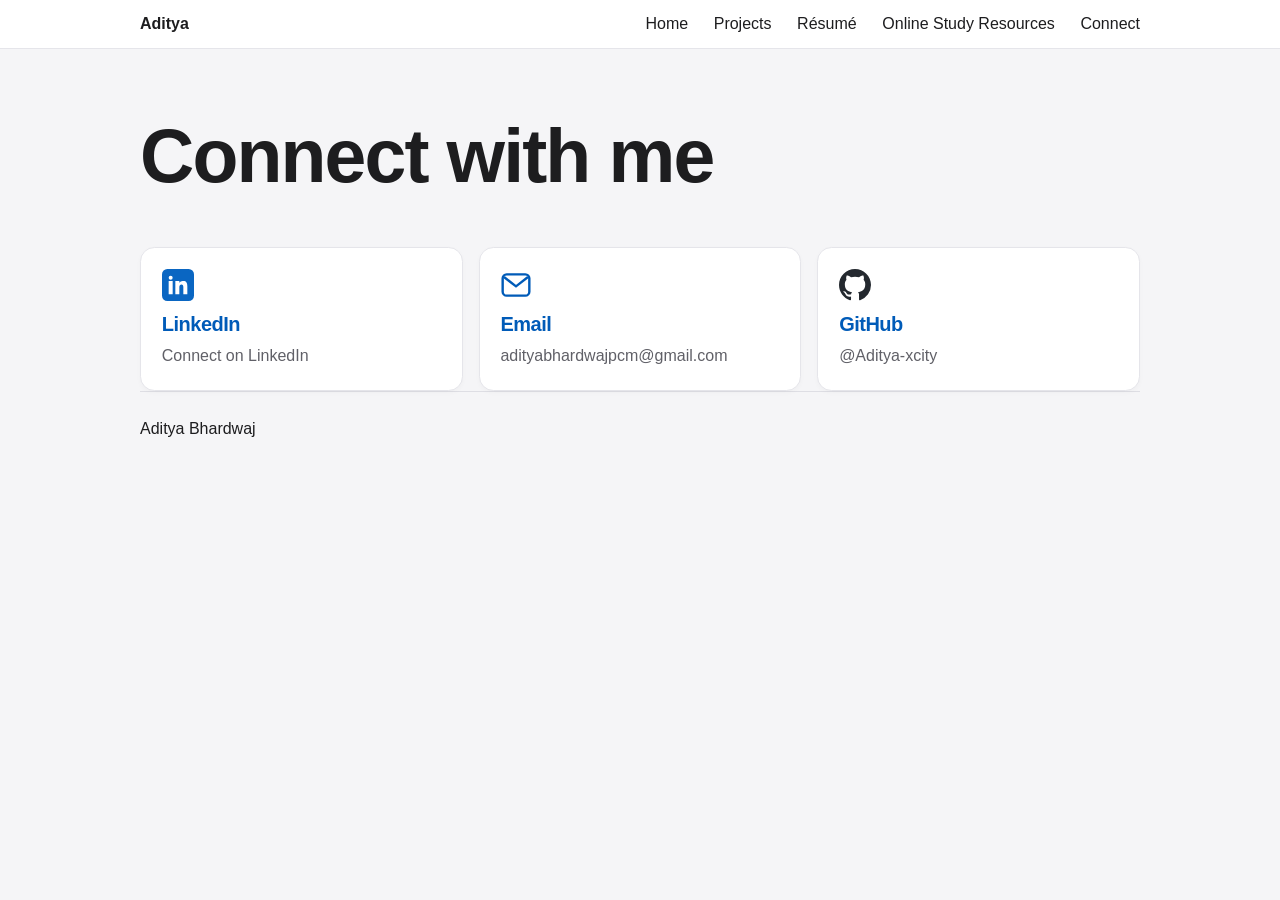
==== connect.html @ 7f4799ec "Add Connect page with LinkedIn, email, and GitHub" ====
<!doctype html>
<html lang="en"><head><meta charset="utf-8"><meta name="viewport" content="width=device-width, initial-scale=1">
<title>Connect · Aditya Bhardwaj</title><meta name="description" content="Connect with Aditya Bhardwaj on LinkedIn, by email, or on GitHub.">
<meta property="og:type" content="website"><meta property="og:title" content="Connect · Aditya Bhardwaj"><meta property="og:description" content="Connect with Aditya Bhardwaj on LinkedIn, by email, or on GitHub.">
<link rel="icon" href="[data-uri]"><style>:root { color-scheme: light; font-family: -apple-system, BlinkMacSystemFont, "Segoe UI", sans-serif; color: #1d1d1f; background: #f5f5f7; line-height: 1.6; }
* { box-sizing: border-box; }
body { margin: 0; }
header { position: sticky; top: 0; z-index: 2; background: #fff; border-bottom: 1px solid #e5e5ea; }
nav, main, footer { width: min(100% - 2rem, 1000px); margin-inline: auto; }
nav { display: flex; flex-wrap: wrap; align-items: center; column-gap: clamp(.7rem, 3vw, 1.6rem); padding-block: .45rem; }
nav a { color: #1d1d1f; text-decoration: none; padding-block: .25rem; }
nav a:hover { text-decoration: underline; }
.brand { font-weight: 750; margin-right: auto; }
a { color: #005bb8; text-underline-offset: .18em; }
:focus-visible { outline: 3px solid #005bb8; outline-offset: 3px; border-radius: 3px; }
section { margin-block: 3.5rem; scroll-margin-top: 7rem; }
.hero { margin-block: 4rem 3rem; max-width: 680px; }
h1, h2, h3 { line-height: 1.15; margin: 0 0 .65rem; letter-spacing: -.025em; }
h1 { font-size: clamp(2.6rem, 7vw, 4.7rem); }
h2 { font-size: clamp(1.55rem, 4vw, 2rem); }
h3 { font-size: 1.2rem; }
p { margin: 0 0 .85rem; }
p:last-child { margin-bottom: 0; }
.intro { font-size: clamp(1.2rem, 3vw, 1.55rem); }
.muted, .eyebrow, figcaption { color: #606067; }
.eyebrow { font-size: .8rem; font-weight: 650; letter-spacing: .035em; }
.grid { display: grid; grid-template-columns: repeat(auto-fit, minmax(min(100%, 17rem), 1fr)); gap: 1rem; }
.card { padding: 1.3rem; background: #fff; border: 1px solid #e5e5ea; border-radius: .9rem; box-shadow: 0 2px 5px #1d1d1f07; }
.grid .card { display: flex; flex-direction: column; align-items: flex-start; }
.grid .actions { margin-top: auto; }
.actions, .filters { display: flex; flex-wrap: wrap; gap: .35rem 1rem; }
.filters { margin: 1rem 0; gap: .5rem; }
button { font: inherit; color: inherit; background: white; border: 1px solid #888891; border-radius: 1.2rem; padding: .28rem .8rem; cursor: pointer; }
button[aria-pressed=true] { background: #005bb8; border-color: #005bb8; color: white; }
[hidden] { display: none !important; }
.subhead, .detail h2:not(:first-child) { margin-top: 1.4rem; }
.detail { max-width: 720px; }
.back { margin-top: 1.5rem; }
.back + .hero { margin-top: 1.6rem; }
figure { margin: 1.5rem 0; }
img { display: block; max-width: min(100%, 270px); height: auto; border-radius: .65rem; }
footer { border-top: 1px solid #dedee4; padding-block: 1.5rem; }
.sr, .skip:not(:focus) { position: absolute; width: 1px; height: 1px; clip-path: inset(50%); overflow: hidden; white-space: nowrap; }
.skip:focus { position: fixed; top: .4rem; left: .4rem; z-index: 3; padding: .55rem; background: white; }
@media (max-width: 430px) { .brand { width: 100%; } .hero { margin-top: 2.5rem; } }
@media (prefers-reduced-motion: reduce) { *, *::before, *::after { scroll-behavior: auto !important; } }
.download { display:inline-block; background:#005bb8; color:white; padding:.5rem .9rem; border-radius:.5rem; }
.contact-card { display:flex; flex-direction:column; gap:.45rem; text-decoration:none; } .contact-card:hover h2 { text-decoration:underline; } .contact-card h2 { font-size:1.25rem; margin:0; } .contact-card span { overflow-wrap:anywhere; } .contact-card svg { width:32px; height:32px; margin-bottom:.3rem; }
</style></head>
<body><a class="skip" href="#main">Skip to content</a>
<header><nav aria-label="Main navigation"><a class="brand" href="/">Aditya</a><a href="/">Home</a><a href="/projects.html">Projects</a><a href="/#resume">Résumé</a><a href="https://aditya-xcity.github.io/portfolio-resource-hub/">Online Study Resources</a><a href="/connect.html" aria-current="page">Connect</a></nav></header>
<main id="main"><section class="hero"><h1>Connect with me</h1></section><div class="grid"><a class="card contact-card" href="https://www.linkedin.com/in/aditya-bhardwaj-ios/"><svg aria-hidden="true" viewBox="0 0 24 24"><rect width="24" height="24" rx="4" fill="#0a66c2"/><path fill="#fff" d="M5 9h3v10H5zm1.5-4a1.5 1.5 0 1 0 0 3 1.5 1.5 0 0 0 0-3zM10 9h3v1.3A3 3 0 0 1 16 9c2.3 0 3 1.5 3 4v6h-3v-5.4c0-1.3-.4-2-1.4-2s-1.6.7-1.6 2V19h-3z"/></svg><h2>LinkedIn</h2><span class="muted">Connect on LinkedIn</span></a><a class="card contact-card" href="mailto:adityabhardwajpcm@gmail.com"><svg aria-hidden="true" viewBox="0 0 24 24" fill="none" stroke="#005bb8" stroke-width="1.8"><rect x="2" y="4" width="20" height="16" rx="3"/><path d="m3 6 9 7 9-7"/></svg><h2>Email</h2><span class="muted">adityabhardwajpcm@gmail.com</span></a><a class="card contact-card" href="https://github.com/Aditya-xcity"><svg aria-hidden="true" viewBox="0 0 24 24" fill="#24292f"><path d="M12 0C5.37 0 0 5.37 0 12c0 5.3 3.44 9.8 8.21 11.39.6.11.82-.26.82-.58v-2.23c-3.34.73-4.04-1.42-4.04-1.42-.55-1.39-1.33-1.76-1.33-1.76-1.09-.74.08-.73.08-.73 1.21.09 1.84 1.24 1.84 1.24 1.07 1.83 2.81 1.3 3.5.99.11-.78.42-1.3.76-1.6-2.67-.3-5.47-1.33-5.47-5.93 0-1.31.47-2.38 1.24-3.22-.12-.3-.54-1.52.12-3.17 0 0 1.01-.32 3.3 1.23a11.5 11.5 0 0 1 6 0c2.29-1.55 3.3-1.23 3.3-1.23.66 1.65.24 2.87.12 3.17.77.84 1.24 1.91 1.24 3.22 0 4.61-2.81 5.62-5.49 5.92.43.38.82 1.1.82 2.22v3.29c0 .32.21.7.83.58A12 12 0 0 0 24 12C24 5.37 18.63 0 12 0z"/></svg><h2>GitHub</h2><span class="muted">@Aditya-xcity</span></a></div></main><footer>Aditya Bhardwaj</footer></body></html>
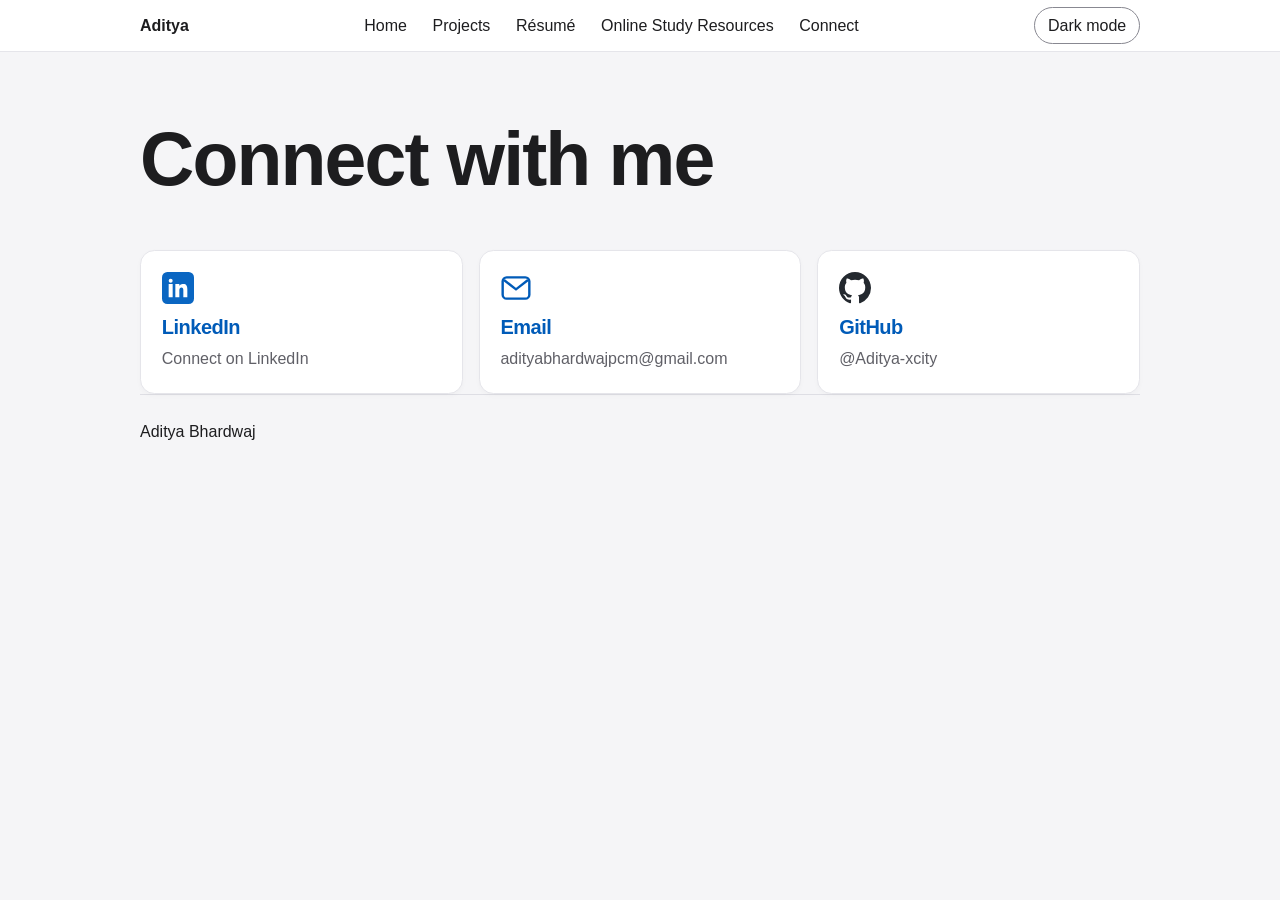
==== commit 6a5e12d5: "Implement theme toggle and dark mode styles Added theme toggle functionality and improved dark mode " ====
--- a/connect.html
+++ b/connect.html
@@ -2,7 +2,13 @@
 <html lang="en"><head><meta charset="utf-8"><meta name="viewport" content="width=device-width, initial-scale=1">
 <title>Connect · Aditya Bhardwaj</title><meta name="description" content="Connect with Aditya Bhardwaj on LinkedIn, by email, or on GitHub.">
 <meta property="og:type" content="website"><meta property="og:title" content="Connect · Aditya Bhardwaj"><meta property="og:description" content="Connect with Aditya Bhardwaj on LinkedIn, by email, or on GitHub.">
-<link rel="icon" href="[data-uri]"><style>:root { color-scheme: light; font-family: -apple-system, BlinkMacSystemFont, "Segoe UI", sans-serif; color: #1d1d1f; background: #f5f5f7; line-height: 1.6; }
+<link rel="icon" href="[data-uri]"><script>
+try {
+  if (localStorage.getItem('portfolio-theme') === 'dark') {
+    document.documentElement.dataset.theme = 'dark';
+  }
+} catch {}
+</script><style>:root { color-scheme: light; font-family: -apple-system, BlinkMacSystemFont, "Segoe UI", sans-serif; color: #1d1d1f; background: #f5f5f7; line-height: 1.6; }
 * { box-sizing: border-box; }
 body { margin: 0; }
 header { position: sticky; top: 0; z-index: 2; background: #fff; border-bottom: 1px solid #e5e5ea; }
@@ -46,7 +52,37 @@
 @media (prefers-reduced-motion: reduce) { *, *::before, *::after { scroll-behavior: auto !important; } }
 .download { display:inline-block; background:#005bb8; color:white; padding:.5rem .9rem; border-radius:.5rem; }
 .contact-card { display:flex; flex-direction:column; gap:.45rem; text-decoration:none; } .contact-card:hover h2 { text-decoration:underline; } .contact-card h2 { font-size:1.25rem; margin:0; } .contact-card span { overflow-wrap:anywhere; } .contact-card svg { width:32px; height:32px; margin-bottom:.3rem; }
+
+.theme-toggle { margin-left:auto; }
+:root[data-theme="dark"] { color-scheme:dark; background:#0d1117; color:#e1e8f0; }
+[data-theme="dark"] header { background:#0d1117; border-color:#30363d; }
+[data-theme="dark"] nav a { color:#e1e8f0; }
+[data-theme="dark"] .card, [data-theme="dark"] .skip:focus { background:#21252b; border-color:#30363d; box-shadow:none; }
+[data-theme="dark"] footer { border-color:#30363d; }
+[data-theme="dark"] a, [data-theme="dark"] summary { color:#91baff; }
+[data-theme="dark"] .muted, [data-theme="dark"] .eyebrow, [data-theme="dark"] figcaption { color:#a6afb9; }
+[data-theme="dark"] button { background:#292d33; border-color:#515963; }
+[data-theme="dark"] button[aria-pressed="true"] { background:#081c3a; border-color:#669ce4; color:#e1e8f0; }
+[data-theme="dark"] .download { background:#081c3a; border:1px solid #669ce4; }
+[data-theme="dark"] :focus-visible { outline-color:#91baff; }
+[data-theme="dark"] .contact-card svg[fill="#24292f"] { fill:#e1e8f0; }
+[data-theme="dark"] .contact-card svg[stroke="#005bb8"] { stroke:#91baff; }
 </style></head>
 <body><a class="skip" href="#main">Skip to content</a>
-<header><nav aria-label="Main navigation"><a class="brand" href="/">Aditya</a><a href="/">Home</a><a href="/projects.html">Projects</a><a href="/#resume">Résumé</a><a href="https://aditya-xcity.github.io/portfolio-resource-hub/">Online Study Resources</a><a href="/connect.html" aria-current="page">Connect</a></nav></header>
-<main id="main"><section class="hero"><h1>Connect with me</h1></section><div class="grid"><a class="card contact-card" href="https://www.linkedin.com/in/aditya-bhardwaj-ios/"><svg aria-hidden="true" viewBox="0 0 24 24"><rect width="24" height="24" rx="4" fill="#0a66c2"/><path fill="#fff" d="M5 9h3v10H5zm1.5-4a1.5 1.5 0 1 0 0 3 1.5 1.5 0 0 0 0-3zM10 9h3v1.3A3 3 0 0 1 16 9c2.3 0 3 1.5 3 4v6h-3v-5.4c0-1.3-.4-2-1.4-2s-1.6.7-1.6 2V19h-3z"/></svg><h2>LinkedIn</h2><span class="muted">Connect on LinkedIn</span></a><a class="card contact-card" href="mailto:adityabhardwajpcm@gmail.com"><svg aria-hidden="true" viewBox="0 0 24 24" fill="none" stroke="#005bb8" stroke-width="1.8"><rect x="2" y="4" width="20" height="16" rx="3"/><path d="m3 6 9 7 9-7"/></svg><h2>Email</h2><span class="muted">adityabhardwajpcm@gmail.com</span></a><a class="card contact-card" href="https://github.com/Aditya-xcity"><svg aria-hidden="true" viewBox="0 0 24 24" fill="#24292f"><path d="M12 0C5.37 0 0 5.37 0 12c0 5.3 3.44 9.8 8.21 11.39.6.11.82-.26.82-.58v-2.23c-3.34.73-4.04-1.42-4.04-1.42-.55-1.39-1.33-1.76-1.33-1.76-1.09-.74.08-.73.08-.73 1.21.09 1.84 1.24 1.84 1.24 1.07 1.83 2.81 1.3 3.5.99.11-.78.42-1.3.76-1.6-2.67-.3-5.47-1.33-5.47-5.93 0-1.31.47-2.38 1.24-3.22-.12-.3-.54-1.52.12-3.17 0 0 1.01-.32 3.3 1.23a11.5 11.5 0 0 1 6 0c2.29-1.55 3.3-1.23 3.3-1.23.66 1.65.24 2.87.12 3.17.77.84 1.24 1.91 1.24 3.22 0 4.61-2.81 5.62-5.49 5.92.43.38.82 1.1.82 2.22v3.29c0 .32.21.7.83.58A12 12 0 0 0 24 12C24 5.37 18.63 0 12 0z"/></svg><h2>GitHub</h2><span class="muted">@Aditya-xcity</span></a></div></main><footer>Aditya Bhardwaj</footer></body></html>
+<header><nav aria-label="Main navigation"><a class="brand" href="/">Aditya</a><a href="/">Home</a><a href="/projects.html">Projects</a><a href="/#resume">Résumé</a><a href="https://aditya-xcity.github.io/portfolio-resource-hub/">Online Study Resources</a><a href="/connect.html" aria-current="page">Connect</a><button class="theme-toggle" type="button" aria-pressed="false" hidden>Dark mode</button></nav></header>
+<main id="main"><section class="hero"><h1>Connect with me</h1></section><div class="grid"><a class="card contact-card" href="https://www.linkedin.com/in/aditya-bhardwaj-ios/"><svg aria-hidden="true" viewBox="0 0 24 24"><rect width="24" height="24" rx="4" fill="#0a66c2"/><path fill="#fff" d="M5 9h3v10H5zm1.5-4a1.5 1.5 0 1 0 0 3 1.5 1.5 0 0 0 0-3zM10 9h3v1.3A3 3 0 0 1 16 9c2.3 0 3 1.5 3 4v6h-3v-5.4c0-1.3-.4-2-1.4-2s-1.6.7-1.6 2V19h-3z"/></svg><h2>LinkedIn</h2><span class="muted">Connect on LinkedIn</span></a><a class="card contact-card" href="mailto:adityabhardwajpcm@gmail.com"><svg aria-hidden="true" viewBox="0 0 24 24" fill="none" stroke="#005bb8" stroke-width="1.8"><rect x="2" y="4" width="20" height="16" rx="3"/><path d="m3 6 9 7 9-7"/></svg><h2>Email</h2><span class="muted">adityabhardwajpcm@gmail.com</span></a><a class="card contact-card" href="https://github.com/Aditya-xcity"><svg aria-hidden="true" viewBox="0 0 24 24" fill="#24292f"><path d="M12 0C5.37 0 0 5.37 0 12c0 5.3 3.44 9.8 8.21 11.39.6.11.82-.26.82-.58v-2.23c-3.34.73-4.04-1.42-4.04-1.42-.55-1.39-1.33-1.76-1.33-1.76-1.09-.74.08-.73.08-.73 1.21.09 1.84 1.24 1.84 1.24 1.07 1.83 2.81 1.3 3.5.99.11-.78.42-1.3.76-1.6-2.67-.3-5.47-1.33-5.47-5.93 0-1.31.47-2.38 1.24-3.22-.12-.3-.54-1.52.12-3.17 0 0 1.01-.32 3.3 1.23a11.5 11.5 0 0 1 6 0c2.29-1.55 3.3-1.23 3.3-1.23.66 1.65.24 2.87.12 3.17.77.84 1.24 1.91 1.24 3.22 0 4.61-2.81 5.62-5.49 5.92.43.38.82 1.1.82 2.22v3.29c0 .32.21.7.83.58A12 12 0 0 0 24 12C24 5.37 18.63 0 12 0z"/></svg><h2>GitHub</h2><span class="muted">@Aditya-xcity</span></a></div></main><footer>Aditya Bhardwaj</footer><script>
+const themeToggle = document.querySelector('.theme-toggle');
+const themeRoot = document.documentElement;
+function updateThemeToggle() {
+  const dark = themeRoot.dataset.theme === 'dark';
+  themeToggle.setAttribute('aria-pressed', String(dark));
+}
+updateThemeToggle();
+themeToggle.hidden = false;
+themeToggle.addEventListener('click', () => {
+  const theme = themeRoot.dataset.theme === 'dark' ? 'light' : 'dark';
+  themeRoot.dataset.theme = theme;
+  updateThemeToggle();
+  try { localStorage.setItem('portfolio-theme', theme); } catch {}
+});
+</script></body></html>
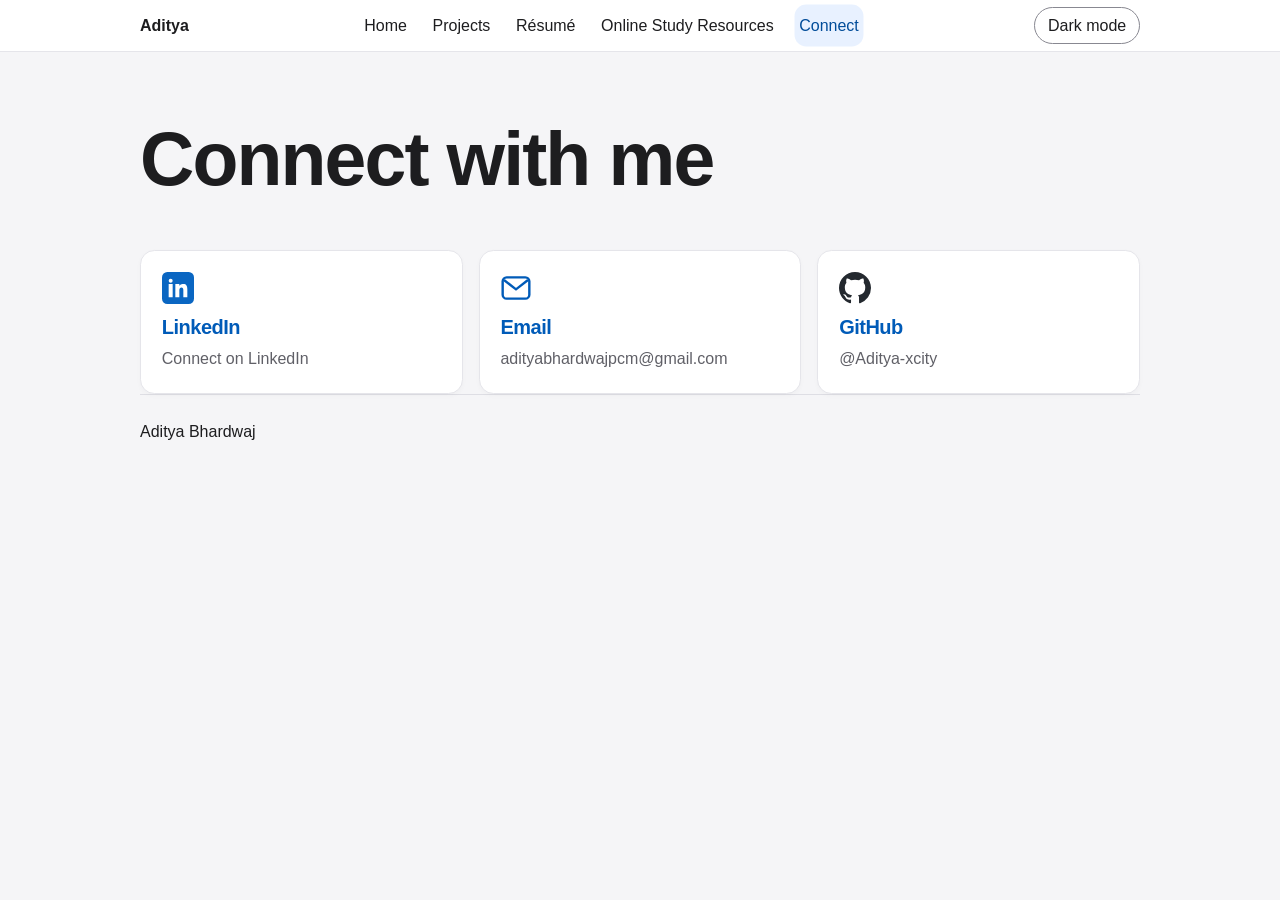
==== commit 85579fb2: "Update navigation and theme toggle functionality" ====
--- a/connect.html
+++ b/connect.html
@@ -67,15 +67,18 @@
 [data-theme="dark"] :focus-visible { outline-color:#91baff; }
 [data-theme="dark"] .contact-card svg[fill="#24292f"] { fill:#e1e8f0; }
 [data-theme="dark"] .contact-card svg[stroke="#005bb8"] { stroke:#91baff; }
+
+nav a[aria-current] { background:#e8f1ff; color:#004c99; border-radius:.45rem; box-shadow:0 0 0 .28rem #e8f1ff; }
+[data-theme="dark"] nav a[aria-current] { background:#081c3a; color:#b4d1ff; box-shadow:0 0 0 .28rem #081c3a; }
 </style></head>
 <body><a class="skip" href="#main">Skip to content</a>
-<header><nav aria-label="Main navigation"><a class="brand" href="/">Aditya</a><a href="/">Home</a><a href="/projects.html">Projects</a><a href="/#resume">Résumé</a><a href="https://aditya-xcity.github.io/portfolio-resource-hub/">Online Study Resources</a><a href="/connect.html" aria-current="page">Connect</a><button class="theme-toggle" type="button" aria-pressed="false" hidden>Dark mode</button></nav></header>
+<header><nav aria-label="Main navigation"><a class="brand" href="/">Aditya</a><a href="/">Home</a><a href="/projects.html">Projects</a><a href="/#resume">Résumé</a><a href="https://aditya-xcity.github.io/portfolio-resource-hub/">Online Study Resources</a><a href="/connect.html" aria-current="page">Connect</a><button class="theme-toggle" type="button" hidden>Dark mode</button></nav></header>
 <main id="main"><section class="hero"><h1>Connect with me</h1></section><div class="grid"><a class="card contact-card" href="https://www.linkedin.com/in/aditya-bhardwaj-ios/"><svg aria-hidden="true" viewBox="0 0 24 24"><rect width="24" height="24" rx="4" fill="#0a66c2"/><path fill="#fff" d="M5 9h3v10H5zm1.5-4a1.5 1.5 0 1 0 0 3 1.5 1.5 0 0 0 0-3zM10 9h3v1.3A3 3 0 0 1 16 9c2.3 0 3 1.5 3 4v6h-3v-5.4c0-1.3-.4-2-1.4-2s-1.6.7-1.6 2V19h-3z"/></svg><h2>LinkedIn</h2><span class="muted">Connect on LinkedIn</span></a><a class="card contact-card" href="mailto:adityabhardwajpcm@gmail.com"><svg aria-hidden="true" viewBox="0 0 24 24" fill="none" stroke="#005bb8" stroke-width="1.8"><rect x="2" y="4" width="20" height="16" rx="3"/><path d="m3 6 9 7 9-7"/></svg><h2>Email</h2><span class="muted">adityabhardwajpcm@gmail.com</span></a><a class="card contact-card" href="https://github.com/Aditya-xcity"><svg aria-hidden="true" viewBox="0 0 24 24" fill="#24292f"><path d="M12 0C5.37 0 0 5.37 0 12c0 5.3 3.44 9.8 8.21 11.39.6.11.82-.26.82-.58v-2.23c-3.34.73-4.04-1.42-4.04-1.42-.55-1.39-1.33-1.76-1.33-1.76-1.09-.74.08-.73.08-.73 1.21.09 1.84 1.24 1.84 1.24 1.07 1.83 2.81 1.3 3.5.99.11-.78.42-1.3.76-1.6-2.67-.3-5.47-1.33-5.47-5.93 0-1.31.47-2.38 1.24-3.22-.12-.3-.54-1.52.12-3.17 0 0 1.01-.32 3.3 1.23a11.5 11.5 0 0 1 6 0c2.29-1.55 3.3-1.23 3.3-1.23.66 1.65.24 2.87.12 3.17.77.84 1.24 1.91 1.24 3.22 0 4.61-2.81 5.62-5.49 5.92.43.38.82 1.1.82 2.22v3.29c0 .32.21.7.83.58A12 12 0 0 0 24 12C24 5.37 18.63 0 12 0z"/></svg><h2>GitHub</h2><span class="muted">@Aditya-xcity</span></a></div></main><footer>Aditya Bhardwaj</footer><script>
 const themeToggle = document.querySelector('.theme-toggle');
 const themeRoot = document.documentElement;
 function updateThemeToggle() {
   const dark = themeRoot.dataset.theme === 'dark';
-  themeToggle.setAttribute('aria-pressed', String(dark));
+  themeToggle.textContent = dark ? 'Light mode' : 'Dark mode';
 }
 updateThemeToggle();
 themeToggle.hidden = false;
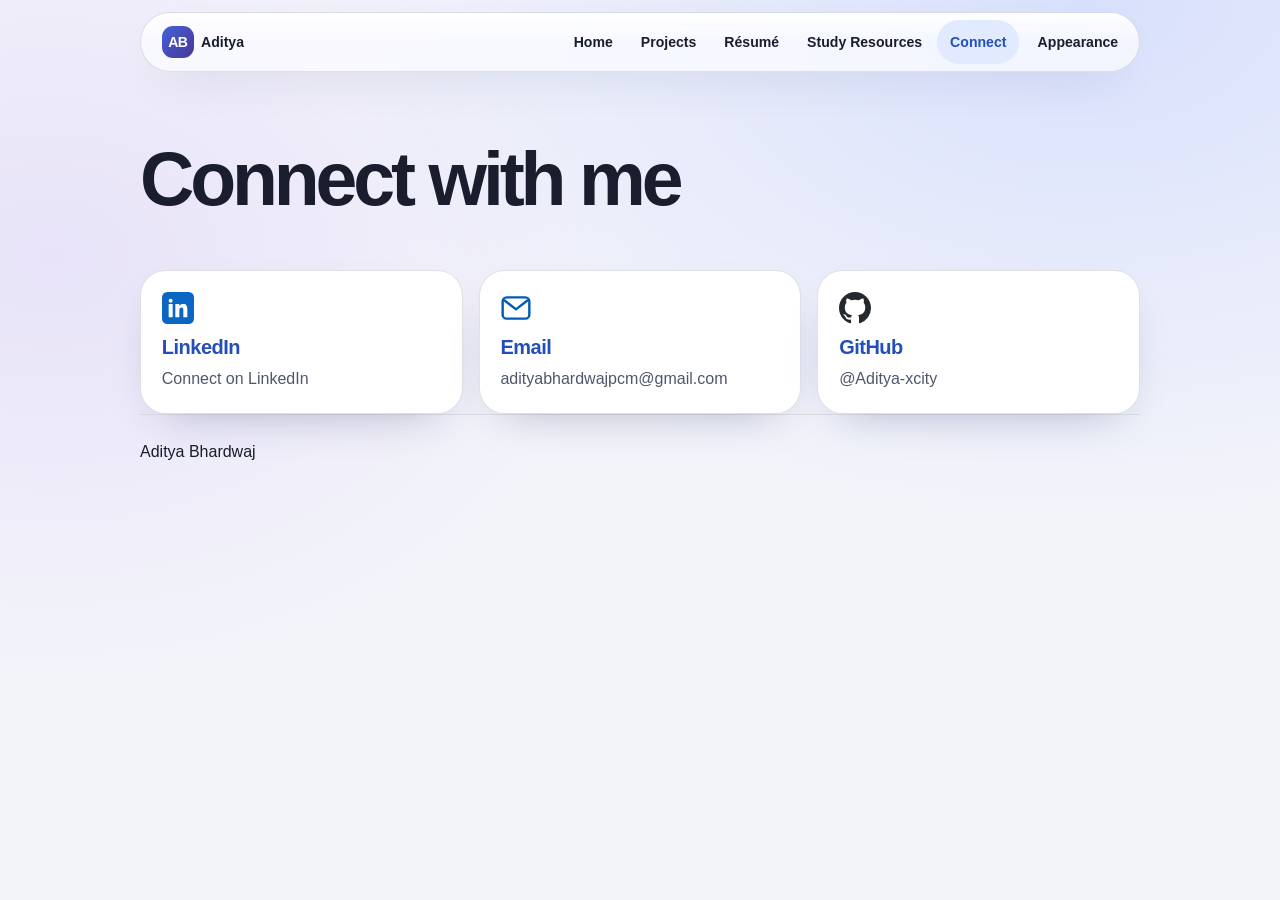
==== commit 87284ba9: "Refactor connect.html for improved structure Updated viewport meta tag and removed theme toggle scri" ====
--- a/connect.html
+++ b/connect.html
@@ -1,14 +1,8 @@
 <!doctype html>
-<html lang="en"><head><meta charset="utf-8"><meta name="viewport" content="width=device-width, initial-scale=1">
+<html lang="en"><head><meta charset="utf-8"><meta name="viewport" content="width=device-width, initial-scale=1, viewport-fit=cover">
 <title>Connect · Aditya Bhardwaj</title><meta name="description" content="Connect with Aditya Bhardwaj on LinkedIn, by email, or on GitHub.">
 <meta property="og:type" content="website"><meta property="og:title" content="Connect · Aditya Bhardwaj"><meta property="og:description" content="Connect with Aditya Bhardwaj on LinkedIn, by email, or on GitHub.">
-<link rel="icon" href="[data-uri]"><script>
-try {
-  if (localStorage.getItem('portfolio-theme') === 'dark') {
-    document.documentElement.dataset.theme = 'dark';
-  }
-} catch {}
-</script><style>:root { color-scheme: light; font-family: -apple-system, BlinkMacSystemFont, "Segoe UI", sans-serif; color: #1d1d1f; background: #f5f5f7; line-height: 1.6; }
+<link rel="icon" href="[data-uri]"><script src="/appearance.js"></script><style>:root { color-scheme: light; font-family: -apple-system, BlinkMacSystemFont, "Segoe UI", sans-serif; color: #1d1d1f; background: #f5f5f7; line-height: 1.6; }
 * { box-sizing: border-box; }
 body { margin: 0; }
 header { position: sticky; top: 0; z-index: 2; background: #fff; border-bottom: 1px solid #e5e5ea; }
@@ -70,22 +64,10 @@
 
 nav a[aria-current] { background:#e8f1ff; color:#004c99; border-radius:.45rem; box-shadow:0 0 0 .28rem #e8f1ff; }
 [data-theme="dark"] nav a[aria-current] { background:#081c3a; color:#b4d1ff; box-shadow:0 0 0 .28rem #081c3a; }
-</style></head>
+</style>
+<link rel="stylesheet" href="/portfolio.css">
+<script src="/portfolio.js" defer></script></head>
 <body><a class="skip" href="#main">Skip to content</a>
-<header><nav aria-label="Main navigation"><a class="brand" href="/">Aditya</a><a href="/">Home</a><a href="/projects.html">Projects</a><a href="/#resume">Résumé</a><a href="https://aditya-xcity.github.io/portfolio-resource-hub/">Online Study Resources</a><a href="/connect.html" aria-current="page">Connect</a><button class="theme-toggle" type="button" hidden>Dark mode</button></nav></header>
-<main id="main"><section class="hero"><h1>Connect with me</h1></section><div class="grid"><a class="card contact-card" href="https://www.linkedin.com/in/aditya-bhardwaj-ios/"><svg aria-hidden="true" viewBox="0 0 24 24"><rect width="24" height="24" rx="4" fill="#0a66c2"/><path fill="#fff" d="M5 9h3v10H5zm1.5-4a1.5 1.5 0 1 0 0 3 1.5 1.5 0 0 0 0-3zM10 9h3v1.3A3 3 0 0 1 16 9c2.3 0 3 1.5 3 4v6h-3v-5.4c0-1.3-.4-2-1.4-2s-1.6.7-1.6 2V19h-3z"/></svg><h2>LinkedIn</h2><span class="muted">Connect on LinkedIn</span></a><a class="card contact-card" href="mailto:adityabhardwajpcm@gmail.com"><svg aria-hidden="true" viewBox="0 0 24 24" fill="none" stroke="#005bb8" stroke-width="1.8"><rect x="2" y="4" width="20" height="16" rx="3"/><path d="m3 6 9 7 9-7"/></svg><h2>Email</h2><span class="muted">adityabhardwajpcm@gmail.com</span></a><a class="card contact-card" href="https://github.com/Aditya-xcity"><svg aria-hidden="true" viewBox="0 0 24 24" fill="#24292f"><path d="M12 0C5.37 0 0 5.37 0 12c0 5.3 3.44 9.8 8.21 11.39.6.11.82-.26.82-.58v-2.23c-3.34.73-4.04-1.42-4.04-1.42-.55-1.39-1.33-1.76-1.33-1.76-1.09-.74.08-.73.08-.73 1.21.09 1.84 1.24 1.84 1.24 1.07 1.83 2.81 1.3 3.5.99.11-.78.42-1.3.76-1.6-2.67-.3-5.47-1.33-5.47-5.93 0-1.31.47-2.38 1.24-3.22-.12-.3-.54-1.52.12-3.17 0 0 1.01-.32 3.3 1.23a11.5 11.5 0 0 1 6 0c2.29-1.55 3.3-1.23 3.3-1.23.66 1.65.24 2.87.12 3.17.77.84 1.24 1.91 1.24 3.22 0 4.61-2.81 5.62-5.49 5.92.43.38.82 1.1.82 2.22v3.29c0 .32.21.7.83.58A12 12 0 0 0 24 12C24 5.37 18.63 0 12 0z"/></svg><h2>GitHub</h2><span class="muted">@Aditya-xcity</span></a></div></main><footer>Aditya Bhardwaj</footer><script>
-const themeToggle = document.querySelector('.theme-toggle');
-const themeRoot = document.documentElement;
-function updateThemeToggle() {
-  const dark = themeRoot.dataset.theme === 'dark';
-  themeToggle.textContent = dark ? 'Light mode' : 'Dark mode';
-}
-updateThemeToggle();
-themeToggle.hidden = false;
-themeToggle.addEventListener('click', () => {
-  const theme = themeRoot.dataset.theme === 'dark' ? 'light' : 'dark';
-  themeRoot.dataset.theme = theme;
-  updateThemeToggle();
-  try { localStorage.setItem('portfolio-theme', theme); } catch {}
-});
-</script></body></html>
+<header class="site-header"><nav aria-label="Main navigation"><a class="brand" href="/"><span class="brand-mark" aria-hidden="true">AB</span> Aditya</a><a href="/">Home</a><a href="/projects.html">Projects</a><a href="/#resume">Résumé</a><a href="https://aditya-xcity.github.io/portfolio-resource-hub/">Study Resources</a><a href="/connect.html" aria-current="page">Connect</a><button class="theme-toggle" type="button" aria-haspopup="dialog" hidden>Appearance</button></nav></header>
+<div class="compact-title" aria-hidden="true">Connect</div>
+<main id="main"><section class="hero"><h1>Connect with me</h1></section><div class="grid"><a class="card contact-card" href="https://www.linkedin.com/in/aditya-bhardwaj-ios/"><svg aria-hidden="true" viewBox="0 0 24 24"><rect width="24" height="24" rx="4" fill="#0a66c2"/><path fill="#fff" d="M5 9h3v10H5zm1.5-4a1.5 1.5 0 1 0 0 3 1.5 1.5 0 0 0 0-3zM10 9h3v1.3A3 3 0 0 1 16 9c2.3 0 3 1.5 3 4v6h-3v-5.4c0-1.3-.4-2-1.4-2s-1.6.7-1.6 2V19h-3z"/></svg><h2>LinkedIn</h2><span class="muted">Connect on LinkedIn</span></a><a class="card contact-card" href="mailto:adityabhardwajpcm@gmail.com"><svg aria-hidden="true" viewBox="0 0 24 24" fill="none" stroke="#005bb8" stroke-width="1.8"><rect x="2" y="4" width="20" height="16" rx="3"/><path d="m3 6 9 7 9-7"/></svg><h2>Email</h2><span class="muted">adityabhardwajpcm@gmail.com</span></a><a class="card contact-card" href="https://github.com/Aditya-xcity"><svg aria-hidden="true" viewBox="0 0 24 24" fill="#24292f"><path d="M12 0C5.37 0 0 5.37 0 12c0 5.3 3.44 9.8 8.21 11.39.6.11.82-.26.82-.58v-2.23c-3.34.73-4.04-1.42-4.04-1.42-.55-1.39-1.33-1.76-1.33-1.76-1.09-.74.08-.73.08-.73 1.21.09 1.84 1.24 1.84 1.24 1.07 1.83 2.81 1.3 3.5.99.11-.78.42-1.3.76-1.6-2.67-.3-5.47-1.33-5.47-5.93 0-1.31.47-2.38 1.24-3.22-.12-.3-.54-1.52.12-3.17 0 0 1.01-.32 3.3 1.23a11.5 11.5 0 0 1 6 0c2.29-1.55 3.3-1.23 3.3-1.23.66 1.65.24 2.87.12 3.17.77.84 1.24 1.91 1.24 3.22 0 4.61-2.81 5.62-5.49 5.92.43.38.82 1.1.82 2.22v3.29c0 .32.21.7.83.58A12 12 0 0 0 24 12C24 5.37 18.63 0 12 0z"/></svg><h2>GitHub</h2><span class="muted">@Aditya-xcity</span></a></div></main><footer>Aditya Bhardwaj</footer></body></html>
--- a/portfolio.css
+++ b/portfolio.css
@@ -0,0 +1,241 @@
+:root {
+  --ink: #191d2d;
+  --secondary: #50576d;
+  --canvas: #f3f4fa;
+  --surface: #fff;
+  --glass: rgb(251 252 255 / 78%);
+  --edge: rgb(42 56 97 / 15%);
+  --highlight: rgb(255 255 255 / 90%);
+  --shadow: 0 18px 48px -26px rgb(20 35 85 / 38%);
+  --accent: #244eb9;
+  --selection: #e2eaff;
+  --glow: rgb(159 181 255 / 32%);
+  --glow-secondary: rgb(194 169 243 / 23%);
+  color: var(--ink);
+  background: var(--canvas);
+}
+:root[data-theme="dark"] {
+  --ink: #f1f3ff;
+  --secondary: #b4bbd2;
+  --canvas: #10121c;
+  --surface: #1b2030;
+  --glass: rgb(29 33 47 / 82%);
+  --edge: rgb(196 205 255 / 19%);
+  --highlight: rgb(246 248 255 / 17%);
+  --shadow: 0 20px 52px -25px rgb(0 0 0 / 80%);
+  --accent: #a8beff;
+  --selection: #303f67;
+  --glow: rgb(55 78 167 / 33%);
+  --glow-secondary: rgb(102 54 141 / 26%);
+  color: var(--ink);
+  background: var(--canvas);
+}
+body {
+  min-height: 100dvh;
+  background: radial-gradient(ellipse 48rem 32rem at 85% 0, var(--glow), transparent),
+    radial-gradient(ellipse 35rem 26rem at 4% 16rem, var(--glow-secondary), transparent);
+}
+a, summary, [data-theme="dark"] a, [data-theme="dark"] summary { color: var(--accent); }
+.muted, .eyebrow, figcaption,
+[data-theme="dark"] :is(.muted, .eyebrow, figcaption) { color: var(--secondary); }
+:focus-visible, [data-theme="dark"] :focus-visible { outline-color: var(--accent); }
+.skip:focus { z-index: 20; }
+.site-header, [data-theme="dark"] .site-header {
+  padding: 12px 0 0;
+  background: none;
+  border: 0;
+  z-index: 5;
+}
+.site-header nav, .mobile-dock nav, .mobile-dock button, .portfolio-panel, .compact-title {
+  background: var(--surface);
+  border: 1px solid var(--edge);
+  box-shadow: inset 0 1px 0 var(--highlight), var(--shadow);
+}
+@supports ((-webkit-backdrop-filter: blur(1px)) or (backdrop-filter: blur(1px))) {
+  .site-header nav, .mobile-dock nav, .mobile-dock button, .portfolio-panel, .compact-title {
+    background: linear-gradient(180deg, var(--highlight), transparent 50%), var(--glass);
+    -webkit-backdrop-filter: blur(26px) saturate(160%);
+    backdrop-filter: blur(26px) saturate(160%);
+  }
+}
+.site-header nav {
+  min-height: 60px;
+  padding: .35rem .5rem;
+  gap: .15rem;
+  border-radius: 999px;
+}
+.site-header nav a, .site-header .theme-toggle, .mobile-dock a {
+  display: inline-flex;
+  align-items: center;
+  justify-content: center;
+  gap: .45rem;
+  min-height: 44px;
+  padding: .3rem .8rem;
+  border: 0;
+  border-radius: 999px;
+  font-size: .88rem;
+  font-weight: 650;
+  color: var(--ink);
+  text-decoration: none;
+  background: transparent;
+  transition: background-color 160ms, color 160ms, transform 160ms;
+}
+.site-header nav a[aria-current], [data-theme="dark"] .site-header nav a[aria-current],
+.mobile-dock nav a[aria-current], [data-theme="dark"] .mobile-dock nav a[aria-current] {
+  color: var(--accent);
+  background: var(--selection);
+  box-shadow: none;
+}
+.site-header .theme-toggle { margin-left: .2rem; }
+.brand-mark {
+  display: grid;
+  place-items: center;
+  width: 32px;
+  height: 32px;
+  border-radius: 11px;
+  color: white;
+  background: linear-gradient(135deg, #4263d8, #493597);
+  letter-spacing: -.04em;
+}
+main, footer { width: min(100% - 2rem, 1000px); }
+section { scroll-margin-top: 5.25rem; }
+h1 { letter-spacing: -.055em; text-wrap: balance; }
+.home-hero { min-height: 440px; padding: clamp(1.35rem, 5vw, 3.75rem); }
+.home-hero, .card, [data-theme="dark"] .card {
+  background: var(--surface);
+  border: 1px solid var(--edge);
+  border-radius: 1.6rem;
+  box-shadow: var(--shadow);
+}
+.home-hero .eyebrow { color: var(--accent); }
+.home-hero img {
+  border-radius: 24%;
+  object-fit: cover;
+  object-position: center;
+  box-shadow: var(--shadow);
+}
+.home-hero .actions a {
+  display: inline-flex;
+  align-items: center;
+  min-height: 44px;
+  padding: .45rem .85rem;
+  border-radius: 999px;
+  text-decoration: none;
+  font-weight: 650;
+  background: var(--selection);
+}
+.home-hero .actions a:first-child { color: var(--surface); background: var(--accent); }
+.card, .home-hero .actions a, .filters button { transition: transform 160ms, box-shadow 160ms; }
+@media (hover: hover) {
+  .site-header nav a:hover, .site-header .theme-toggle:hover { background: var(--selection); text-decoration: none; }
+  .card:hover { transform: translateY(-3px); }
+}
+.site-header nav a:active, .mobile-dock :is(a, button):active, .home-hero .actions a:active { transform: scale(.96); }
+@keyframes content-in { from { opacity: 0; transform: translateY(8px); } }
+@media (prefers-reduced-motion: no-preference) {
+  main { animation: content-in 260ms ease-out both; }
+  .portfolio-panel[open] { animation: content-in 200ms ease-out both; }
+}
+.mobile-dock, .compact-title { display: none; }
+.portfolio-panel {
+  position: fixed;
+  inset: 82px max(1rem, calc((100% - 1000px) / 2)) auto auto;
+  width: min(19rem, calc(100% - 2rem));
+  max-height: calc(100dvh - 110px);
+  margin: 0;
+  padding: .85rem;
+  border-radius: 1.4rem;
+  color: var(--ink);
+}
+.portfolio-panel::backdrop { background: rgb(10 15 30 / 25%); }
+.panel-heading { display: flex; align-items: center; justify-content: space-between; gap: .5rem; }
+.panel-heading h2 { font-size: 1.2rem; margin: 0; }
+.panel-heading button, [data-theme="dark"] .panel-heading button {
+  min-width: 44px;
+  min-height: 44px;
+  padding: 0;
+  border: 0;
+  background: var(--selection);
+  color: var(--accent);
+  font-size: 1.3rem;
+}
+.panel-links { margin-block: .35rem .8rem; }
+.panel-links a {
+  display: flex;
+  justify-content: space-between;
+  align-items: center;
+  min-height: 44px;
+  padding-inline: .4rem;
+  border-bottom: 1px solid var(--edge);
+  text-decoration: none;
+}
+.portfolio-panel fieldset { display: flex; gap: .2rem; padding: .25rem; margin: 0; border: 0; }
+.portfolio-panel legend { font-size: .85rem; color: var(--secondary); }
+.portfolio-panel label { position: relative; flex: 1; text-align: center; padding: .65rem .25rem; border-radius: 999px; cursor: pointer; }
+.portfolio-panel label:has(:checked) { background: var(--selection); color: var(--accent); font-weight: 650; }
+.portfolio-panel label:has(:focus-visible) { outline: 2px solid var(--accent); }
+.portfolio-panel input { position: absolute; opacity: 0; }
+@media (max-width: 767px) {
+  .has-dock .site-header { display: none; }
+  .has-dock body { padding-bottom: calc(88px + env(safe-area-inset-bottom)); }
+  .compact-title {
+    display: block;
+    position: fixed;
+    z-index: 4;
+    inset: 0 0 auto;
+    padding: calc(.55rem + env(safe-area-inset-top)) 1rem .55rem;
+    text-align: center;
+    font-weight: 700;
+    opacity: 0;
+    transform: translateY(-4px);
+    transition: opacity 180ms, transform 180ms;
+    pointer-events: none;
+  }
+  .compact-title.is-visible { opacity: 1; transform: none; }
+  .mobile-dock {
+    display: flex;
+    align-items: center;
+    justify-content: center;
+    gap: .45rem;
+    position: fixed;
+    z-index: 6;
+    inset: auto 0 calc(.65rem + env(safe-area-inset-bottom));
+    padding-inline: max(.65rem, env(safe-area-inset-left)) max(.65rem, env(safe-area-inset-right));
+    pointer-events: none;
+  }
+  .mobile-dock nav {
+    display: flex;
+    flex-wrap: nowrap;
+    justify-content: center;
+    gap: .1rem;
+    width: auto;
+    margin: 0;
+    padding: .22rem;
+    border-radius: 999px;
+    pointer-events: auto;
+  }
+  .mobile-dock nav a { flex-direction: column; gap: .12rem; min-width: 62px; padding: .3rem .42rem; font-size: .72rem; }
+  .mobile-dock svg { width: 22px; height: 22px; }
+  .mobile-dock button, [data-theme="dark"] .mobile-dock button {
+    flex: none;
+    display: grid;
+    place-items: center;
+    width: 50px;
+    height: 50px;
+    padding: 0;
+    border-radius: 50%;
+    color: var(--ink);
+    pointer-events: auto;
+  }
+  .portfolio-panel { inset: auto .75rem calc(76px + env(safe-area-inset-bottom)) auto; }
+  .home-hero { min-height: auto; margin-top: calc(1rem + env(safe-area-inset-top)); grid-template-columns: 1fr; gap: 1.25rem; }
+  .home-hero h1 { text-wrap: wrap; }
+  .home-hero .hero-photo { grid-row: 1; display: flex; gap: .8rem; align-items: center; width: auto; }
+  .home-hero .hero-photo img { width: 64px; flex: none; }
+  .home-hero .hero-photo figcaption { font-size: .82rem; margin: 0; text-align: left; }
+  .hero:not(.home-hero), #projects { margin-top: calc(2.5rem + env(safe-area-inset-top)); }
+}
+@media (prefers-reduced-motion: reduce) {
+  .site-header nav a, .site-header .theme-toggle, .mobile-dock a, .compact-title,
+  .card, .home-hero .actions a, .filters button { transition: none; }
+}
